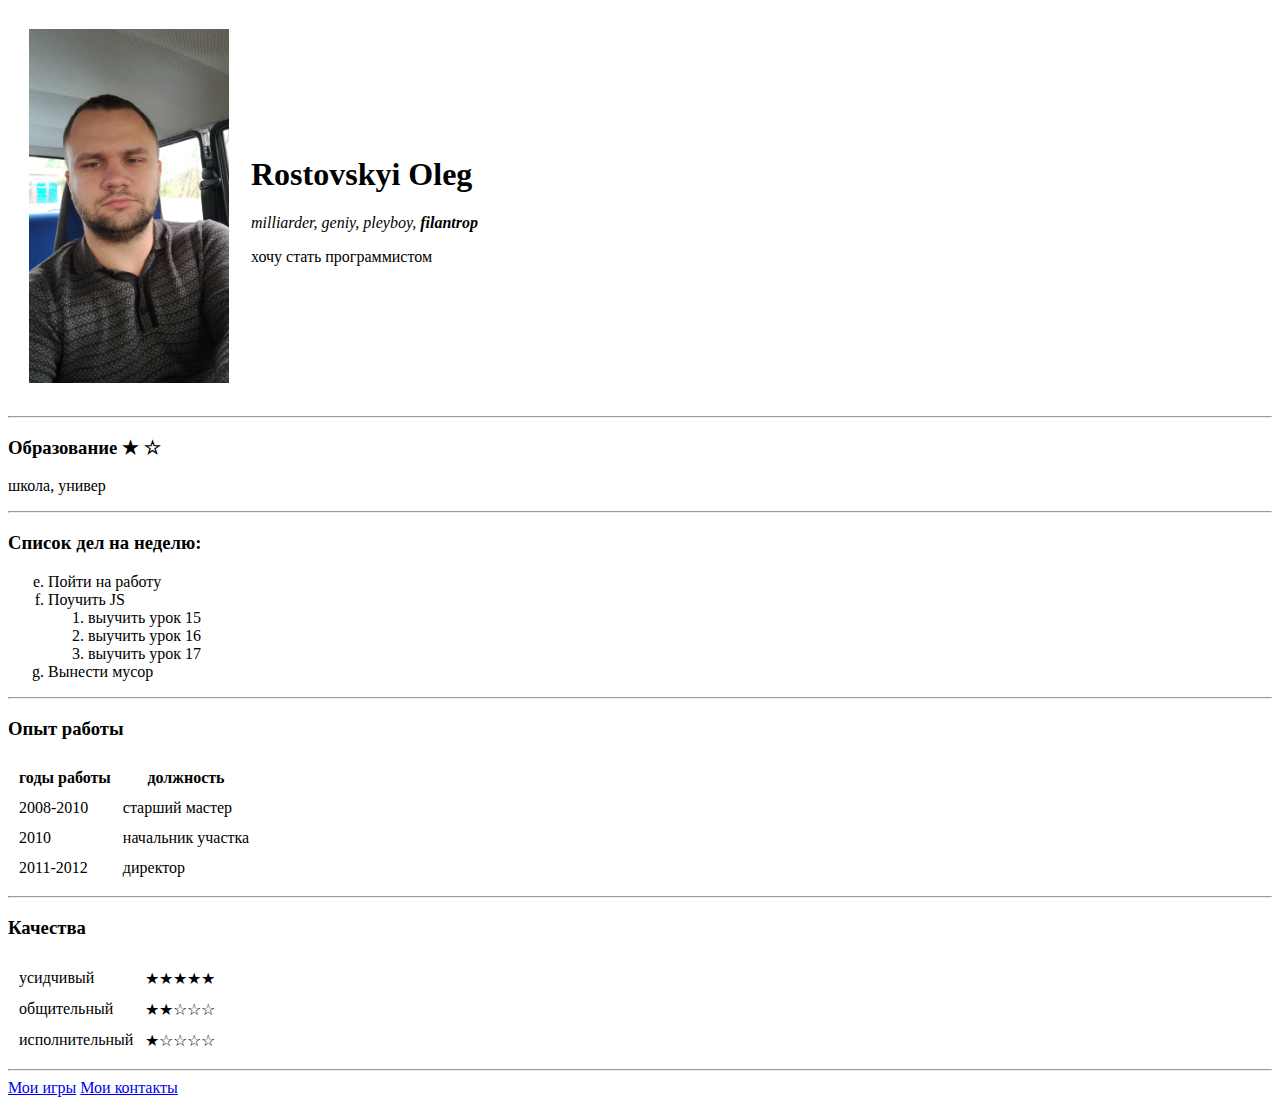
==== index.html @ 333c5bcf "add initial cv website files" ====
<!DOCTYPE html>
<html lang="en" dir="ltr">

<head>
  <meta charset="utf-8">
  <title>Oleg's personal site</title>
  <link rel="icon" href="favicon.ico">
</head>

<body>
  <table cellspacing="20">
    <tr>
      <td><img src="myphoto.jpg" alt="my profile pic" height="354" width="200"></td>
      <td>
        <h1>Rostovskyi Oleg</h1>
        <p><em>milliarder, geniy, pleyboy, <strong>filantrop</strong></em></p>
        <p>хочу стать программистом</p>
      </td>
    </tr>
  </table>

  <hr>

  <h3>Образование ★ ☆ </h3>
  <p>школа, универ</p>
  <hr>
  <h3>Список дел на неделю:</h3>
  <ol type="a" start="5">
    <li>Пойти на работу</li>
    <li>Поучить JS
      <ol>
        <li>выучить урок 15</li>
        <li>выучить урок 16</li>
        <li>выучить урок 17</li>
      </ol>
    </li>
    <li>Вынести мусор</li>
  </ol>

  <hr>

  <h3>Опыт работы</h3>
  <table cellspacing="10">
    <thead>
      <tr>
        <th>годы работы</th>
        <th>должность</th>
      </tr>
    </thead>
    <tr>
      <td>2008-2010</td>
      <td>старший мастер</td>
    </tr>
    <tr>
      <td>2010</td>
      <td>начальник участка</td>
    </tr>
    <tr>
      <td>2011-2012</td>
      <td>директор</td>
    </tr>
  </table>

  <hr>

  <h3>Качества</h3>
  <table cellspacing="10">
    <tr>
      <td>усидчивый</td>
      <td>★★★★★</td>
    </tr>
    <tr>
      <td>общительный</td>
      <td>★★☆☆☆</td>
    </tr>
    <tr>
      <td>исполнительный</td>
      <td>★☆☆☆☆</td>
    </tr>
  </table>
  </td>
  </tr>
  </table>

  <hr>

  <a href="hobbies.html">Мои игры</a>

  <a href="mycontacts.html">Мои контакты</a>
</body>

</html>
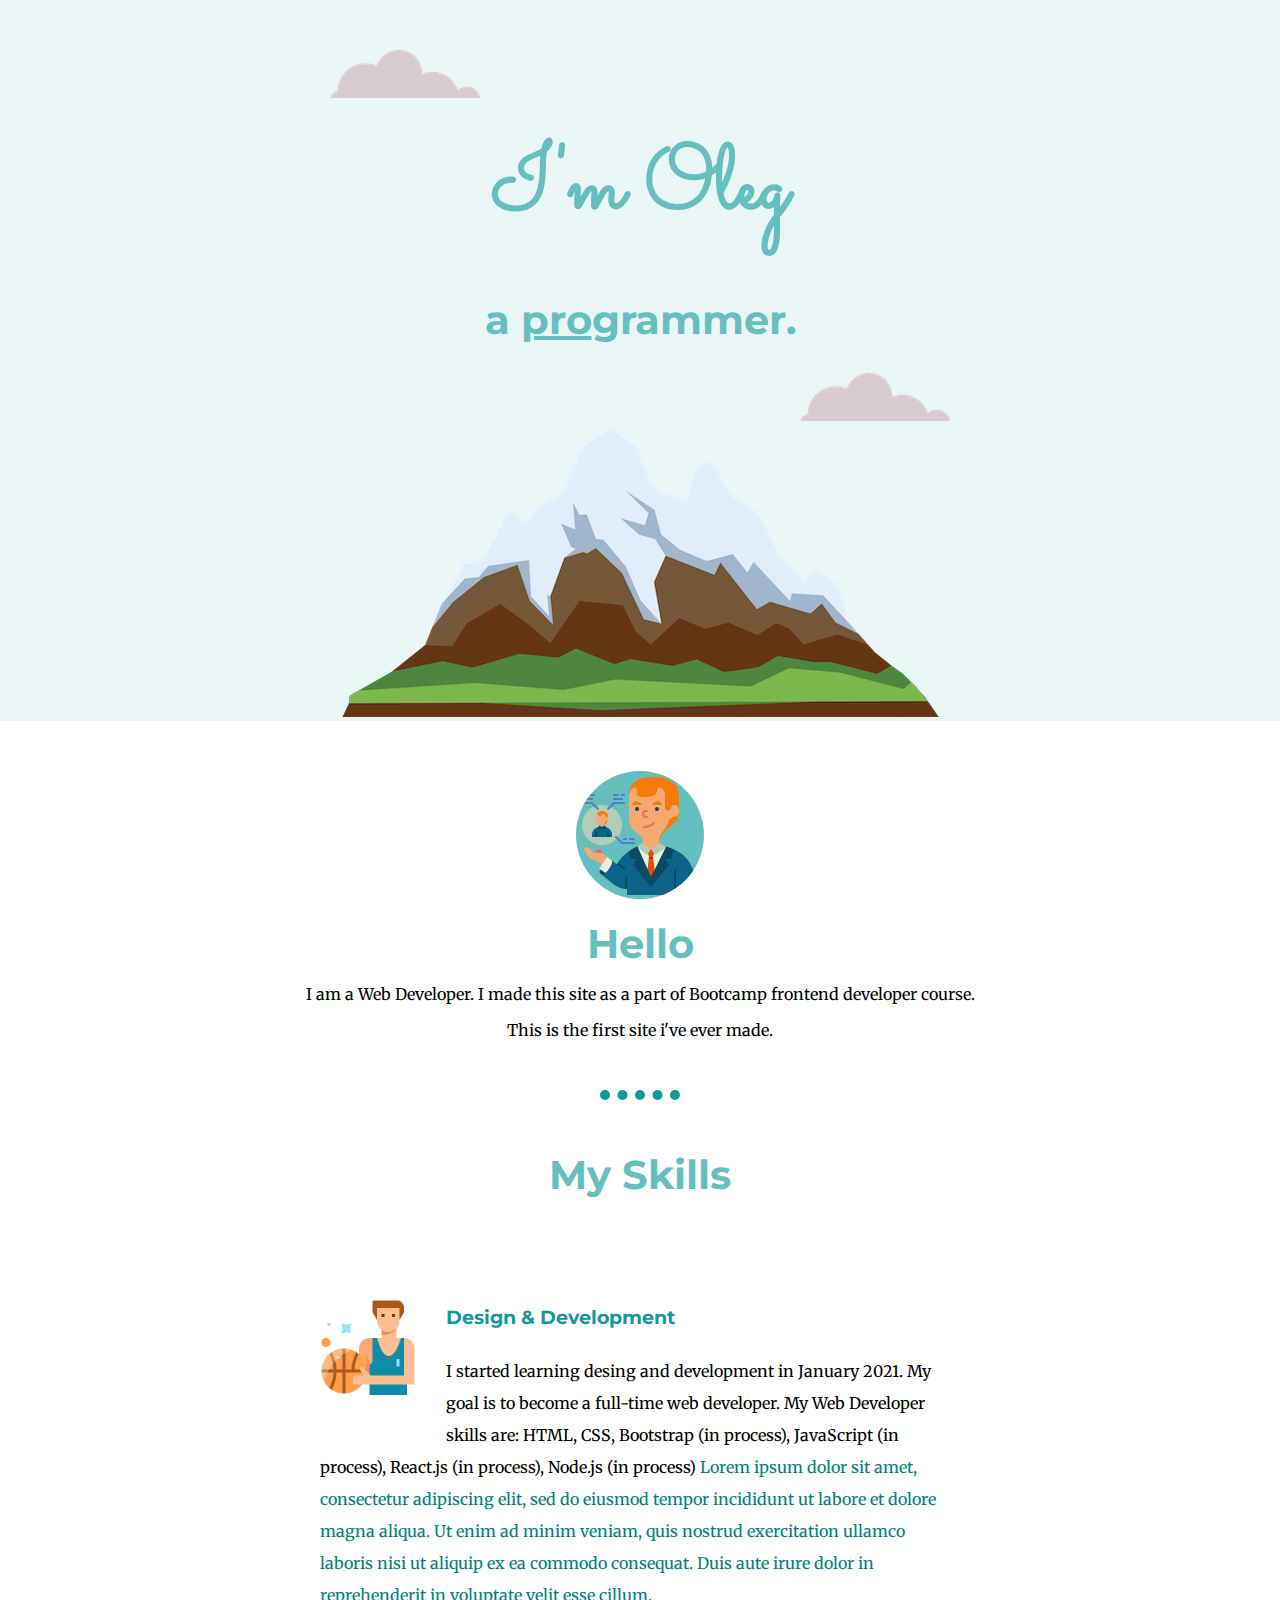
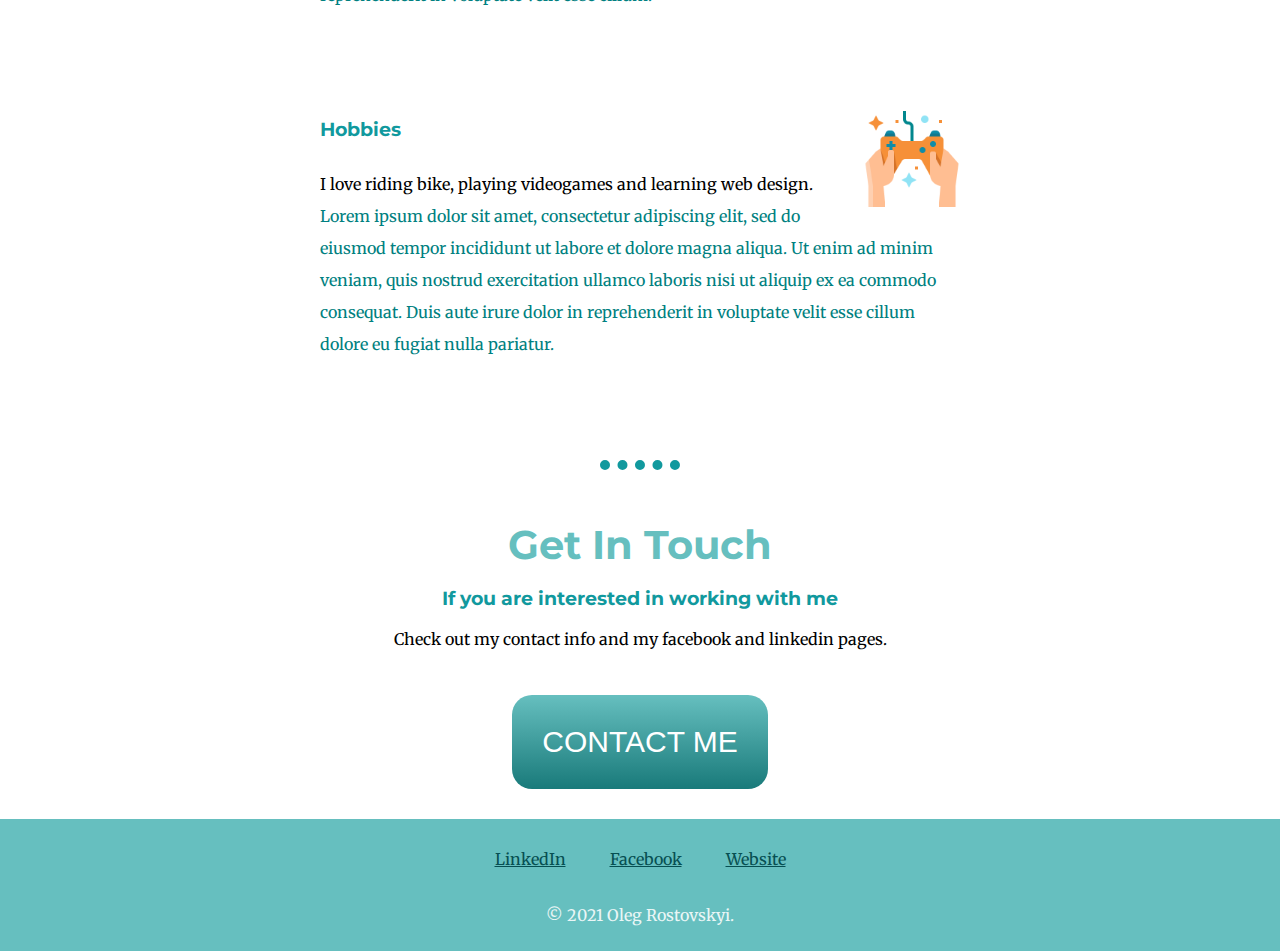
==== commit 175ad90e: "Add files via upload" ====
--- a/index.html
+++ b/index.html
@@ -1,92 +1,97 @@
-<!DOCTYPE html>
-<html lang="en" dir="ltr">
-
-<head>
-  <meta charset="utf-8">
-  <title>Oleg's personal site</title>
-  <link rel="icon" href="favicon.ico">
-</head>
-
-<body>
-  <table cellspacing="20">
-    <tr>
-      <td><img src="myphoto.jpg" alt="my profile pic" height="354" width="200"></td>
-      <td>
-        <h1>Rostovskyi Oleg</h1>
-        <p><em>milliarder, geniy, pleyboy, <strong>filantrop</strong></em></p>
-        <p>хочу стать программистом</p>
-      </td>
-    </tr>
-  </table>
-
-  <hr>
-
-  <h3>Образование ★ ☆ </h3>
-  <p>школа, универ</p>
-  <hr>
-  <h3>Список дел на неделю:</h3>
-  <ol type="a" start="5">
-    <li>Пойти на работу</li>
-    <li>Поучить JS
-      <ol>
-        <li>выучить урок 15</li>
-        <li>выучить урок 16</li>
-        <li>выучить урок 17</li>
-      </ol>
-    </li>
-    <li>Вынести мусор</li>
-  </ol>
-
-  <hr>
-
-  <h3>Опыт работы</h3>
-  <table cellspacing="10">
-    <thead>
-      <tr>
-        <th>годы работы</th>
-        <th>должность</th>
-      </tr>
-    </thead>
-    <tr>
-      <td>2008-2010</td>
-      <td>старший мастер</td>
-    </tr>
-    <tr>
-      <td>2010</td>
-      <td>начальник участка</td>
-    </tr>
-    <tr>
-      <td>2011-2012</td>
-      <td>директор</td>
-    </tr>
-  </table>
-
-  <hr>
-
-  <h3>Качества</h3>
-  <table cellspacing="10">
-    <tr>
-      <td>усидчивый</td>
-      <td>★★★★★</td>
-    </tr>
-    <tr>
-      <td>общительный</td>
-      <td>★★☆☆☆</td>
-    </tr>
-    <tr>
-      <td>исполнительный</td>
-      <td>★☆☆☆☆</td>
-    </tr>
-  </table>
-  </td>
-  </tr>
-  </table>
-
-  <hr>
-
-  <a href="hobbies.html">Мои игры</a>
-
-  <a href="mycontacts.html">Мои контакты</a>
-</body>
-
-</html>
+<!DOCTYPE html>
+<html lang="en" dir="ltr">
+  <head>
+    <meta charset="utf-8" />
+    <title>Rostovskyi Oleg</title>
+    <link rel="stylesheet" href="styles.css" />
+    <link rel="icon" href="favicon.ico" />
+    <link
+      href="https://fonts.googleapis.com/css2?family=Merriweather:wght@400&family=Montserrat:wght@300&family=Sacramento&display=swap"
+      rel="stylesheet"
+    />
+  </head>
+  <body>
+    <div class="top-container">
+      <img class="img-cloud-top" src="images/cloud.png" alt="cloud" />
+      <h1>I'm Oleg</h1>
+      <h2>a <span class="pro">pro</span>grammer.</h2>
+
+      <img class="img-cloud-bot" src="images/cloud.png" alt="cloud" />
+      <img src="images/mountain.png" alt="mountain" />
+    </div>
+    <div class="middle-container">
+      <div class="profile">
+        <img class="profilepic" src="images/myimage.png" alt="profilepic" />
+        <h2>Hello</h2>
+        <p>
+          I am a Web Developer. I made this site as a part of Bootcamp frontend
+          developer course.
+        </p>
+        <p>This is the first site i've ever made.</p>
+      </div>
+      <hr />
+      <div class="skills">
+        <h2>My Skills</h2>
+        <div class="skill-row">
+          <img class="img-skills-block" src="images/basketball.png" alt="" />
+          <h3>Design & Development</h3>
+          <p>
+            I started learning desing and development in January 2021. My goal
+            is to become a full-time web developer. My Web Developer skills are: HTML, CSS, Bootstrap (in process),
+            JavaScript (in process), React.js (in process), Node.js (in process)
+            <span style="color: teal">
+              Lorem ipsum dolor sit amet, consectetur adipiscing elit, sed do eiusmod
+              tempor incididunt ut labore et dolore magna aliqua. Ut enim ad
+              minim veniam, quis nostrud exercitation ullamco laboris nisi ut
+              aliquip ex ea commodo consequat. Duis aute irure dolor in
+              reprehenderit in voluptate velit esse cillum.
+             </span
+            >
+          </p>
+        </div>
+        <div class="skill-row">
+          <img class="img-hobbies-block" src="images/game.png" alt="" />
+          <h3>Hobbies</h3>
+          <p> I love riding bike, playing videogames and learning web design.
+             <span style="color: teal">
+              Lorem ipsum dolor sit amet, consectetur adipiscing elit, sed do eiusmod
+              tempor incididunt ut labore et dolore magna aliqua. Ut enim ad
+              minim veniam, quis nostrud exercitation ullamco laboris nisi ut
+              aliquip ex ea commodo consequat. Duis aute irure dolor in
+              reprehenderit in voluptate velit esse cillum dolore eu fugiat
+              nulla pariatur.</span>
+          </p>
+        </div>
+      </div>
+      <hr/>
+      <div class="contact-me">
+        <h2>Get In Touch</h2>
+        <h3>If you are interested in working with me</h3>
+        <p>
+          Check out my contact info and my facebook and linkedin pages.
+        </p>
+        <a class="BUTTON_TXT" href="mycontacts.html">CONTACT ME</a>
+      </div>
+    </div>
+
+    <div class="bottom-container">
+      <a
+        target="_blank"
+        class="anchor"
+        href="https://www.linkedin.com/in/oleg-rostovskyi-351247205/"
+        >LinkedIn
+      </a>
+      <a
+        target="_blank"
+        class="anchor"
+        href="https://www.facebook.com/oleg.rostovskiy"
+        >Facebook
+      </a>
+      <a target="_blank" class="anchor" href="https://www.appbrewery.co/"
+        >Website
+      </a>
+      <p style="color: #eaf6f6">© 2021 Oleg Rostovskyi.</p>
+    </div>
+    <div></div>
+  </body>
+</html>--- a/styles.css
+++ b/styles.css
@@ -0,0 +1,144 @@
+body {
+  margin: 0;
+  text-align: center;
+  font-family: "Merriweather", serif;
+}
+
+h1 {
+  color: #66BFBF;
+  font-size: 5.6rem;
+  line-height: 2;
+  margin: 50px auto 0 auto;
+  font-family: "Sacramento", cursive;
+}
+
+h2 {
+  color: #66BFBF;
+  font-size: 2.5rem;
+  font-family: "Montserrat", sans-serif;
+  margin: 16px auto;
+}
+
+h3 {
+  color: #11999e;
+  font-family: "Montserrat", sans-serif;
+  }
+
+  hr {
+    color: #11999e;
+    border-style: none;
+    border-top-style: dotted;
+    border-width: 10px;
+    width: 5em;
+    margin: 50px auto;
+  }
+
+.top-container {
+  background-color: #EAF6F6;
+  position: relative;
+  padding-top: 50px;  
+}
+
+.bottom-container {
+  background-color: #66BFBF;
+  padding: 10px;
+}
+
+.pro {
+  text-decoration: underline;
+}
+
+.img-cloud-top {
+  position: absolute;
+  right: 50em;
+  top: 50px;
+}
+
+.img-cloud-bot {
+  position: absolute;
+  left: 50em;
+  bottom: 300px;
+}
+
+.profilepic {
+  border-radius: 100%;
+  background-color: #66BFBF;
+  width:10%;
+  margin-top: 50px;
+}
+
+.anchor {
+  color: #074f52;
+  padding: 20px;
+  display: inline-block;
+}
+
+.skill-row {
+  width: 50%;
+  margin: 100px auto;
+  text-align: left;
+  line-height: 2;
+}
+
+.img-skills-block {
+  width: 15%;
+  float: left;
+  margin-right: 30px;
+  margin-bottom: 30px;
+}
+
+.img-hobbies-block {
+  width: 15%;
+  float: right;
+  margin-left: 30px;
+}
+
+.BUTTON_TXT {
+  background: #66bfbf;
+  background-image: -webkit-linear-gradient(top, #66bfbf, #197a7a);
+  background-image: -moz-linear-gradient(top, #66bfbf, #197a7a);
+  background-image: -ms-linear-gradient(top, #66bfbf, #197a7a);
+  background-image: -o-linear-gradient(top, #66bfbf, #197a7a);
+  -webkit-border-radius: 20px;
+  -moz-border-radius: 20px;
+  border-radius: 20px;
+  color: #ffffff;
+  font-family: Arial;
+  font-size: 30px;
+  font-weight: 300;
+  padding: 30px;
+  border: solid #000000 0;
+  text-decoration: none;
+  display: inline-block;
+  cursor: pointer;
+  text-align: center;
+  margin: 30px auto;
+}
+
+.BUTTON_TXT:hover {
+  border: solid #000000 1px;
+  background: #66bfbf;
+  background-image: -webkit-linear-gradient(top, #66bfbf, #66bfbf);
+  background-image: -moz-linear-gradient(top, #66bfbf, #66bfbf);
+  background-image: -ms-linear-gradient(top, #66bfbf, #66bfbf);
+  background-image: -o-linear-gradient(top, #66bfbf, #66bfbf);
+  -webkit-border-radius: 20px;
+  -moz-border-radius: 20px;
+  border-radius: 20px;
+  text-decoration: none;
+}
+
+.vyrovnyat {
+  background: #ffffff;
+  padding: 2em 0;
+  text-align: center;
+}
+
+.back-button {
+  text-decoration: none;
+  display: inline-block;
+  padding: 8px 16px;
+  background-color: #66bfbf;
+  color: black;
+  border-radius: 20px;
+}
